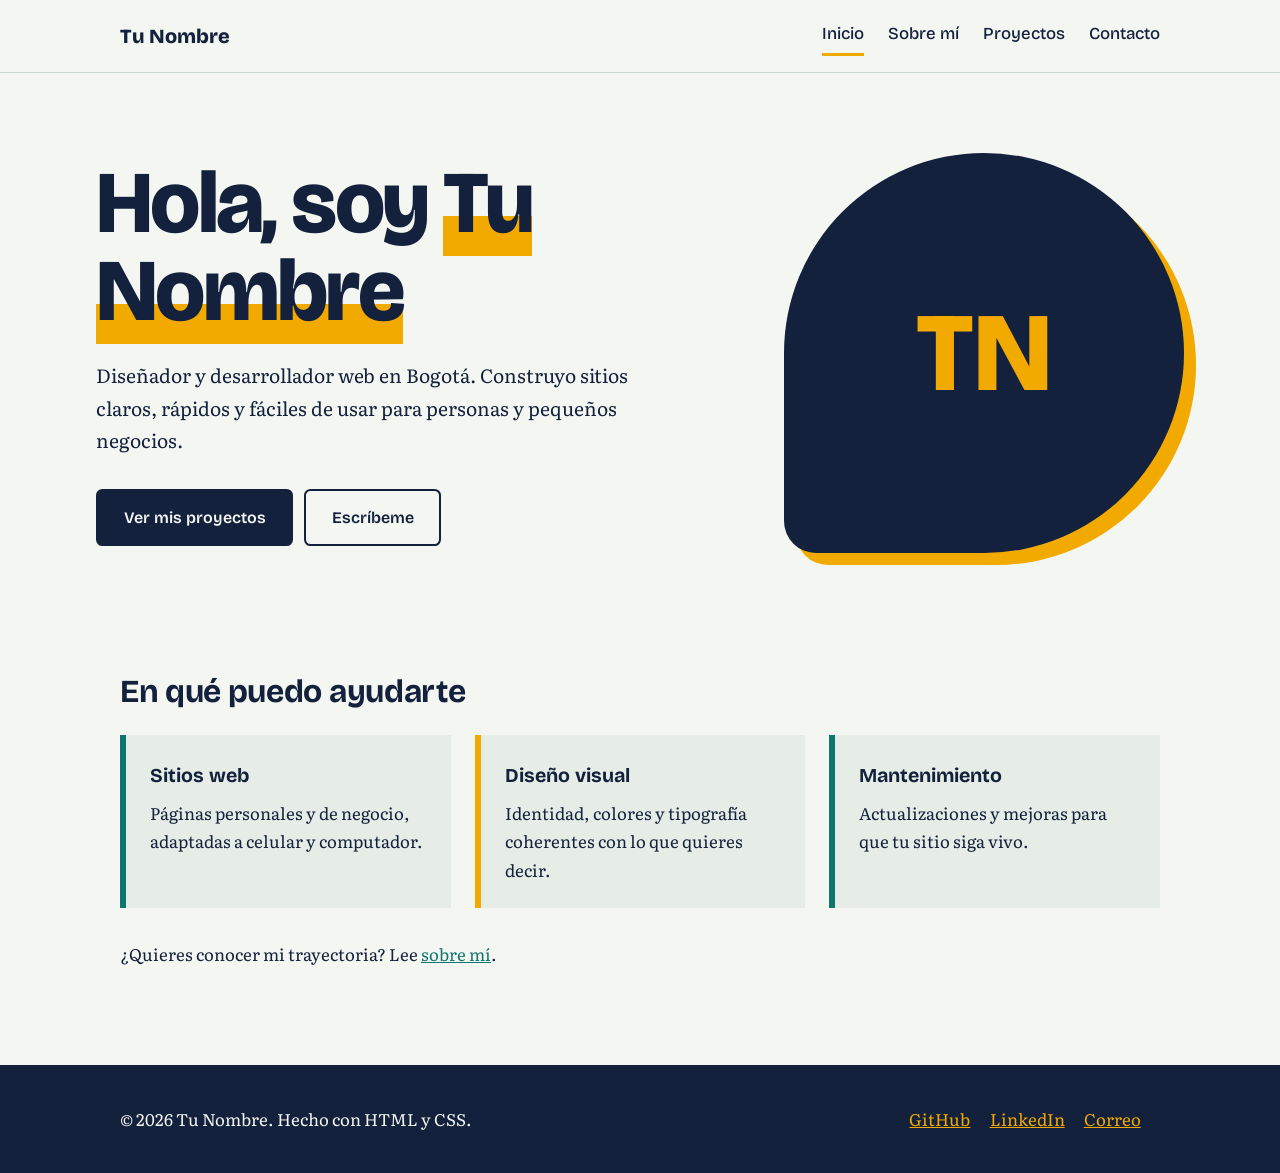
==== index.html @ 057a8b6b "Add files via upload" ====
<!DOCTYPE html>
<html lang="es">
<head>
<meta charset="UTF-8">
<meta name="viewport" content="width=device-width, initial-scale=1">
<title>Inicio | Tu Nombre</title>
<meta name="description" content="Portafolio profesional de Tu Nombre">
<link rel="preconnect" href="https://fonts.googleapis.com">
<link rel="preconnect" href="https://fonts.gstatic.com" crossorigin>
<link href="https://fonts.googleapis.com/css2?family=Bricolage+Grotesque:wght@500;600;800&family=Literata:ital,wght@0,400;0,600;1,400&display=swap" rel="stylesheet">
<link rel="stylesheet" href="css/styles.css">
</head>
<body>
<header><div class="wrap">
<a class="logo" href="index.html">Tu Nombre</a>
<nav aria-label="Principal">
<a href="index.html" aria-current="page">Inicio</a>
<a href="sobre-mi.html">Sobre mí</a>
<a href="proyectos.html">Proyectos</a>
<a href="contacto.html">Contacto</a>
</nav></div></header>
<main>
<div class="wrap hero">
<div>
<h1>Hola, soy <span>Tu Nombre</span></h1>
<p>Diseñador y desarrollador web en Bogotá. Construyo sitios claros, rápidos y fáciles de usar para personas y pequeños negocios.</p>
<a class="btn" href="proyectos.html">Ver mis proyectos</a>
<a class="btn alt" href="contacto.html">Escríbeme</a>
</div>
<div class="retrato" aria-hidden="true">TN</div>
</div>
<section><div class="wrap">
<h2>En qué puedo ayudarte</h2>
<div class="rejilla">
<div class="item"><h3>Sitios web</h3><p>Páginas personales y de negocio, adaptadas a celular y computador.</p></div>
<div class="item"><h3>Diseño visual</h3><p>Identidad, colores y tipografía coherentes con lo que quieres decir.</p></div>
<div class="item"><h3>Mantenimiento</h3><p>Actualizaciones y mejoras para que tu sitio siga vivo.</p></div>
</div>
<p style="margin-top:2rem">¿Quieres conocer mi trayectoria? Lee <a href="sobre-mi.html">sobre mí</a>.</p>
</div></section>
</main>
<footer><div class="wrap">
<p>© 2026 Tu Nombre. Hecho con HTML y CSS.</p>
<p><a href="https://github.com/tu-usuario" target="_blank" rel="noopener">GitHub</a><a href="https://www.linkedin.com/in/tu-usuario" target="_blank" rel="noopener">LinkedIn</a><a href="mailto:tucorreo@ejemplo.com">Correo</a></p>
</div></footer>
</body>
</html>
---- css/styles.css ----
:root{--papel:#F3F6F1;--tinta:#14213D;--oro:#F2A900;--verde:#0F766E;--linea:#CAD5CE;--suave:#E6EDE6}
*{box-sizing:border-box;margin:0}
html{scroll-behavior:smooth}
body{font-family:"Literata",Georgia,serif;line-height:1.7;color:var(--tinta);background:var(--papel);font-size:1.05rem}
h1,h2,h3,.logo,nav a,.btn{font-family:"Bricolage Grotesque",system-ui,sans-serif}
a{color:var(--verde)}
:focus-visible{outline:3px solid var(--oro);outline-offset:3px}
.wrap{max-width:68rem;margin:0 auto;padding:0 1.5rem}
header{border-bottom:1px solid var(--linea);position:sticky;top:0;background:var(--papel);z-index:5}
header .wrap{display:flex;justify-content:space-between;align-items:center;flex-wrap:wrap;gap:.5rem;padding-block:1rem}
.logo{font-weight:800;font-size:1.25rem;color:var(--tinta);text-decoration:none}
nav{display:flex;gap:1.5rem;flex-wrap:wrap}
nav a{text-decoration:none;color:var(--tinta);font-weight:500;padding-block:.25rem;border-bottom:3px solid transparent}
nav a:hover,nav a[aria-current="page"]{border-color:var(--oro)}
.hero{padding:5rem 0 4rem;display:grid;grid-template-columns:1.6fr 1fr;gap:3rem;align-items:center}
.hero h1{font-size:clamp(2.8rem,8vw,5.5rem);line-height:1;font-weight:800;letter-spacing:-.03em}
.hero h1 span{background:linear-gradient(transparent 62%,var(--oro) 62%)}
.hero p{max-width:34rem;margin:1.5rem 0 2rem;font-size:1.2rem}
.retrato{aspect-ratio:1;background:var(--tinta);color:var(--oro);display:grid;place-items:center;font:800 7rem "Bricolage Grotesque",sans-serif;border-radius:50% 50% 50% 8%;box-shadow:12px 12px 0 var(--oro)}
.btn{display:inline-block;padding:.8rem 1.6rem;background:var(--tinta);color:var(--papel);text-decoration:none;font-weight:600;border-radius:.4rem;border:2px solid var(--tinta);cursor:pointer;font-size:1rem}
.btn:hover{background:var(--oro);color:var(--tinta)}
.btn.alt{background:transparent;color:var(--tinta);margin-left:.5rem}
section{padding:3rem 0}
h2{font-size:2rem;margin-bottom:1rem;letter-spacing:-.01em}
.page-title{padding:4rem 0 1rem}
.page-title h1{font-size:clamp(2.2rem,6vw,3.8rem);letter-spacing:-.02em}
.texto{max-width:42rem}
.texto p+p{margin-top:1rem}
.rejilla{display:grid;grid-template-columns:repeat(auto-fit,minmax(15rem,1fr));gap:1.5rem}
.item{background:var(--suave);padding:1.5rem;border-left:6px solid var(--verde)}
.item:nth-child(even){border-left-color:var(--oro)}
.item h3{margin-bottom:.4rem}
.proyecto{display:grid;grid-template-columns:1fr 2fr;gap:2rem;padding-block:2rem;border-top:1px solid var(--linea)}
.proyecto .etiquetas{color:var(--verde);font-size:.95rem}
.linea{list-style:none;padding:0;border-left:3px solid var(--linea);margin-left:.5rem}
.linea li{padding:0 0 1.5rem 1.5rem;position:relative}
.linea li::before{content:"";position:absolute;left:-.6rem;top:.6rem;width:.9rem;height:.9rem;background:var(--oro);border-radius:50%}
form{display:grid;gap:1rem;max-width:34rem}
label{font-family:"Bricolage Grotesque",sans-serif;font-weight:600}
input,textarea{width:100%;padding:.8rem;font:inherit;border:2px solid var(--linea);border-radius:.4rem;background:#fff;color:var(--tinta)}
input:focus,textarea:focus{border-color:var(--verde)}
footer{background:var(--tinta);color:var(--papel);padding:2.5rem 0;margin-top:3rem}
footer .wrap{display:flex;justify-content:space-between;flex-wrap:wrap;gap:1rem}
footer a{color:var(--oro);margin-right:1.2rem}
@media(max-width:760px){.hero,.proyecto{grid-template-columns:1fr}.retrato{max-width:14rem;font-size:5rem}.btn.alt{margin:.75rem 0 0}}
@media(prefers-reduced-motion:reduce){html{scroll-behavior:auto}}
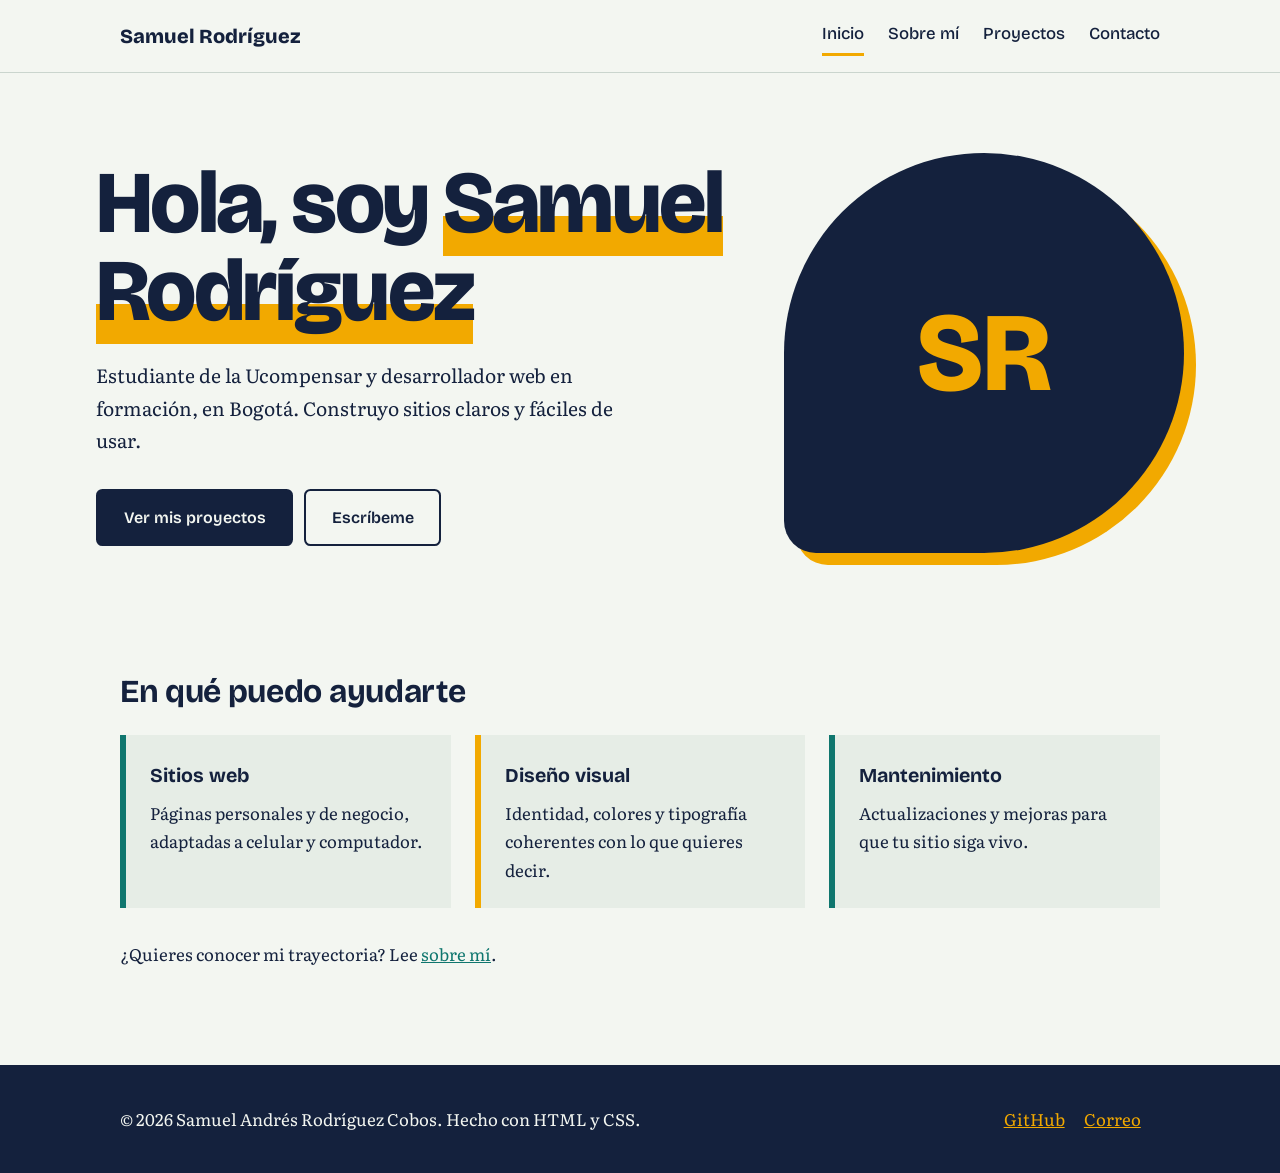
==== commit 4c633bbd: "Add files via upload" ====
--- a/index.html
+++ b/index.html
@@ -3,8 +3,8 @@
 <head>
 <meta charset="UTF-8">
 <meta name="viewport" content="width=device-width, initial-scale=1">
-<title>Inicio | Tu Nombre</title>
-<meta name="description" content="Portafolio profesional de Tu Nombre">
+<title>Inicio | Samuel Andrés Rodríguez Cobos</title>
+<meta name="description" content="Portafolio de Samuel Andrés Rodríguez Cobos, estudiante y desarrollador web en Bogotá">
 <link rel="preconnect" href="https://fonts.googleapis.com">
 <link rel="preconnect" href="https://fonts.gstatic.com" crossorigin>
 <link href="https://fonts.googleapis.com/css2?family=Bricolage+Grotesque:wght@500;600;800&family=Literata:ital,wght@0,400;0,600;1,400&display=swap" rel="stylesheet">
@@ -12,7 +12,7 @@
 </head>
 <body>
 <header><div class="wrap">
-<a class="logo" href="index.html">Tu Nombre</a>
+<a class="logo" href="index.html">Samuel Rodríguez</a>
 <nav aria-label="Principal">
 <a href="index.html" aria-current="page">Inicio</a>
 <a href="sobre-mi.html">Sobre mí</a>
@@ -22,12 +22,12 @@
 <main>
 <div class="wrap hero">
 <div>
-<h1>Hola, soy <span>Tu Nombre</span></h1>
-<p>Diseñador y desarrollador web en Bogotá. Construyo sitios claros, rápidos y fáciles de usar para personas y pequeños negocios.</p>
+<h1>Hola, soy <span>Samuel Rodríguez</span></h1>
+<p>Estudiante de la Ucompensar y desarrollador web en formación, en Bogotá. Construyo sitios claros y fáciles de usar.</p>
 <a class="btn" href="proyectos.html">Ver mis proyectos</a>
 <a class="btn alt" href="contacto.html">Escríbeme</a>
 </div>
-<div class="retrato" aria-hidden="true">TN</div>
+<div class="retrato" aria-hidden="true">SR</div>
 </div>
 <section><div class="wrap">
 <h2>En qué puedo ayudarte</h2>
@@ -40,8 +40,8 @@
 </div></section>
 </main>
 <footer><div class="wrap">
-<p>© 2026 Tu Nombre. Hecho con HTML y CSS.</p>
-<p><a href="https://github.com/tu-usuario" target="_blank" rel="noopener">GitHub</a><a href="https://www.linkedin.com/in/tu-usuario" target="_blank" rel="noopener">LinkedIn</a><a href="mailto:tucorreo@ejemplo.com">Correo</a></p>
+<p>© 2026 Samuel Andrés Rodríguez Cobos. Hecho con HTML y CSS.</p>
+<p><a href="https://github.com/Sarc2212" target="_blank" rel="noopener">GitHub</a><a href="mailto:tucorreo@ejemplo.com">Correo</a></p>
 </div></footer>
 </body>
 </html>
